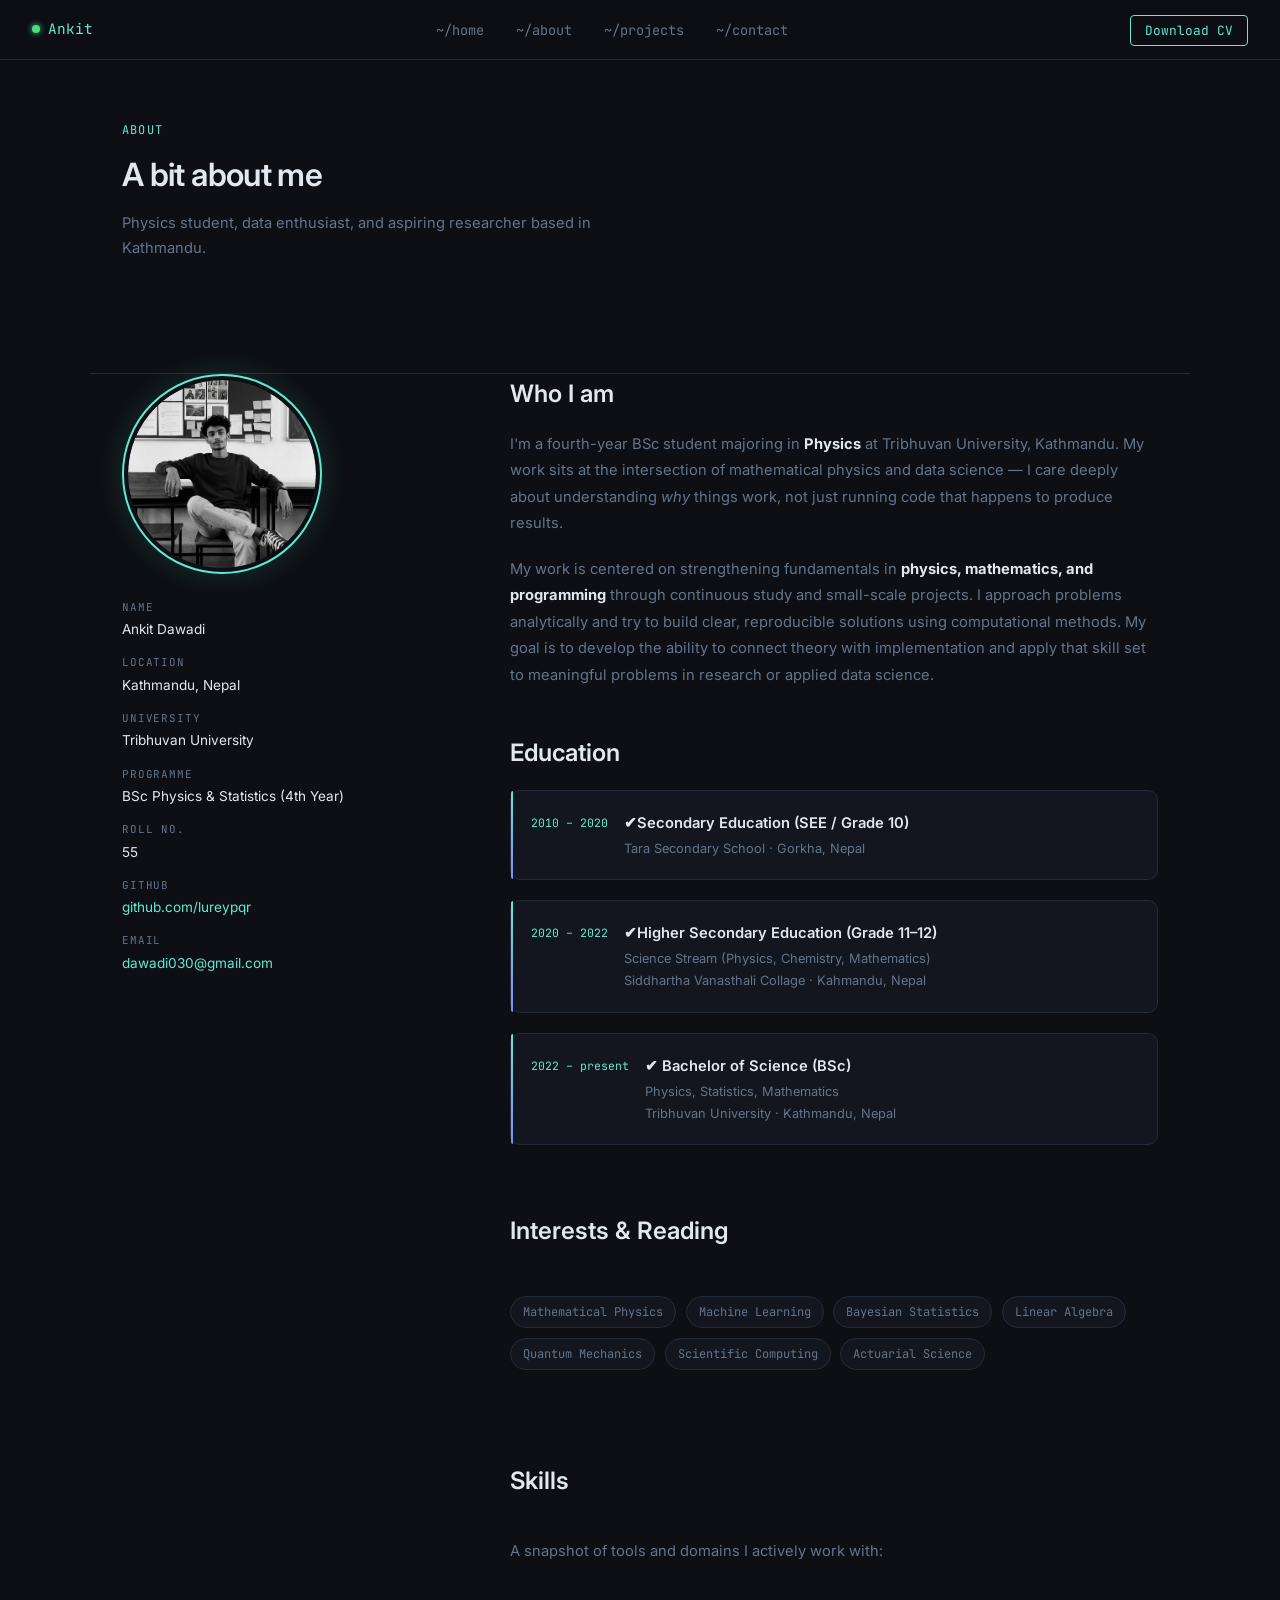
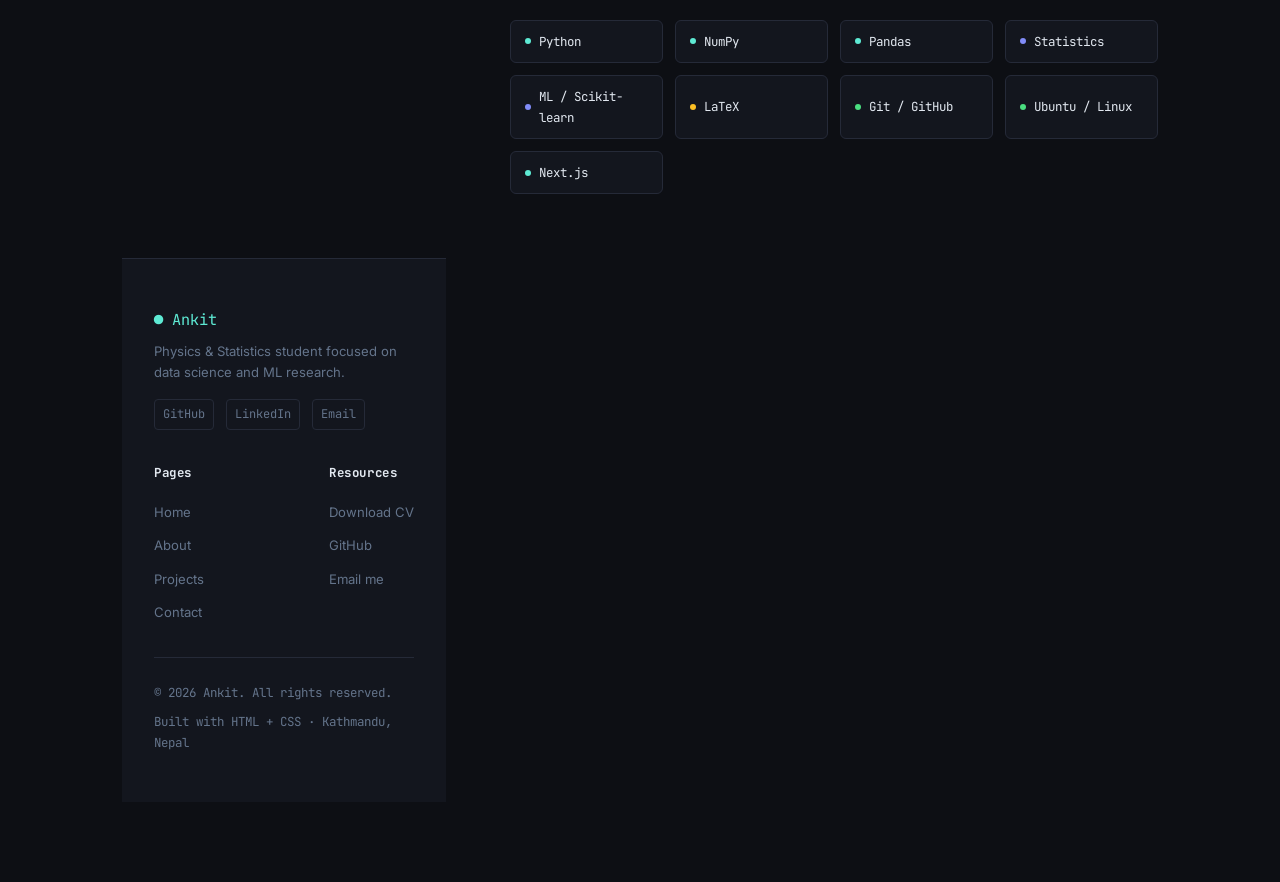
==== pages/about.html @ a298297a "first commit" ====
<!DOCTYPE html>
<html lang="en">
<head>
  <meta charset="UTF-8" />
  <meta name="viewport" content="width=device-width, initial-scale=1.0" />
  <title>About — Ankit</title>
  <link rel="preconnect" href="https://fonts.googleapis.com" />
  <link href="https://fonts.googleapis.com/css2?family=JetBrains+Mono:wght@400;500;700&family=Inter:wght@300;400;500;600&display=swap" rel="stylesheet" />
  <link rel="stylesheet" href="../css/variables.css" />
  <link rel="stylesheet" href="../css/nav.css" />
  <link rel="stylesheet" href="../css/skills.css" />
  <link rel="stylesheet" href="../css/footer.css" />
  <style>
    .page-hero {
      padding: 120px 2rem 4rem;
      max-width: 1100px;
      margin: 0 auto;
    }
    .about-grid {
      max-width: 1100px;
      margin: 0 auto;
      padding: 0 2rem 5rem;
      display: grid;
      grid-template-columns: 1fr 2fr;
      gap: 4rem;
      align-items: start;
    }
    .about-sidebar {}
    .about-photo-wrap {
      width: 200px;
      height: 200px;
      border-radius: 50%;
      border: 2px solid var(--accent);
      padding: 4px;
      box-shadow: 0 0 30px rgba(94,234,212,0.15);
      margin-bottom: 1.5rem;
    }
    .about-photo-inner {
      width: 100%; height: 100%;
      border-radius: 50%;
      background: var(--bg3);
      display: flex; align-items: center; justify-content: center;
      font-size: 4rem;
      overflow: hidden;
    }
    .about-photo-inner img {
      width: 100%; height: 100%;
      object-fit: cover; border-radius: 50%;
    }
    .sidebar-info { display: flex; flex-direction: column; gap: 0.75rem; }
    .info-row { display: flex; flex-direction: column; gap: 2px; }
    .info-label {
      font-family: var(--font-mono);
      font-size: 0.68rem;
      color: var(--muted);
      letter-spacing: 0.08em;
      text-transform: uppercase;
    }
    .info-value { font-size: 0.85rem; color: var(--text); }
    .info-value a { color: var(--accent); }
    .info-value a:hover { text-decoration: underline; }

    .about-content {}
    .about-content h2 {
      font-size: 1.5rem;
      font-weight: 600;
      margin-bottom: 1rem;
      color: var(--text);
    }
    .about-content p {
      color: var(--muted);
      font-size: 0.92rem;
      line-height: 1.8;
      margin-bottom: 1.2rem;
    }
    .about-content p strong { color: var(--text); }

    /* Education timeline */
    .timeline { display: flex; flex-direction: column; gap: 1.25rem; margin-top: 0.5rem; }
    .tl-item {
      display: flex; gap: 1rem;
      background: var(--bg2);
      border: 1px solid var(--border);
      border-radius: var(--radius-lg);
      padding: 1.25rem;
      position: relative;
    }
    .tl-item::before {
      content: '';
      position: absolute; left: 0; top: 0; bottom: 0;
      width: 2px;
      border-radius: 2px 0 0 2px;
      background: linear-gradient(180deg, var(--accent), var(--accent2));
    }
    .tl-year {
      font-family: var(--font-mono);
      font-size: 0.72rem;
      color: var(--accent);
      white-space: nowrap;
      padding-top: 2px;
      min-width: 60px;
    }
    .tl-body {}
    .tl-title { font-size: 0.92rem; font-weight: 600; margin-bottom: 2px; }
    .tl-sub   { font-size: 0.8rem; color: var(--muted); }

    /* Interests chips */
    .interest-chips { display: flex; flex-wrap: wrap; gap: 0.6rem; margin-top: 0.5rem; }
    .interest-chip {
      font-family: var(--font-mono);
      font-size: 0.75rem;
      padding: 5px 12px;
      border: 1px solid var(--border);
      border-radius: 20px;
      color: var(--muted);
      background: var(--bg2);
      transition: color 0.2s, border-color 0.2s;
    }
    .interest-chip:hover { color: var(--accent2); border-color: var(--accent2); }

    @media (max-width: 768px) {
      .about-grid { grid-template-columns: 1fr; gap: 2rem; }
      .about-photo-wrap { width: 140px; height: 140px; }
    }
  </style>
</head>
<body>

  <nav>
    <div class="nav-logo"><span class="dot"></span><a href="../index.html">Ankit</a></div>
    <ul class="nav-links">
      <li><a href="../index.html">~/home</a></li>
      <li><a href="about.html">~/about</a></li>
      <li><a href="projects.html">~/projects</a></li>
      <li><a href="contact.html">~/contact</a></li>
    </ul>
    <div class="nav-cv"><a href="../Ankit-Dawadi-Resume.pdf" download>Download CV</a></div>
    <button class="hamburger" id="hamburger" aria-label="Toggle menu" aria-expanded="false">
      <span></span><span></span><span></span>
    </button>
  </nav>

  <!-- Mobile drawer -->
  <div class="mobile-menu" id="mobile-menu" role="dialog" aria-label="Navigation menu">
    <a href="../index.html">~/home</a>
    <a href="about.html">~/about</a>
    <a href="projects.html">~/projects</a>
    <a href="contact.html">~/contact</a>
    <a href="../public/Ankit-CV.pdf" class="mobile-cv" download>Download CV</a>
  </div>

  <div class="page-hero">
    <div class="section-eyebrow">About</div>
    <h1 class="section-title">A bit about me</h1>
    <p class="section-desc">
      Physics student, data enthusiast, and aspiring researcher based in Kathmandu.
    </p>
  </div>

  <div class="divider"></div>

  <div class="about-grid">

    <!-- SIDEBAR -->
    <div class="about-sidebar">
      <div class="about-photo-wrap">
        <div class="about-photo-inner">
          <!-- Replace with: <img src="../public/photo.jpg" alt="Ankit" /> -->
          <img src="../photo.jpg" alt="Ankit" />
        </div>
      </div>

      <div class="sidebar-info">
        <div class="info-row">
          <span class="info-label">Name</span>
          <span class="info-value">Ankit Dawadi</span>
        </div>
        <div class="info-row">
          <span class="info-label">Location</span>
          <span class="info-value">Kathmandu, Nepal</span>
        </div>
        <div class="info-row">
          <span class="info-label">University</span>
          <span class="info-value">Tribhuvan University</span>
        </div>
        <div class="info-row">
          <span class="info-label">Programme</span>
          <span class="info-value">BSc Physics &amp; Statistics (4th Year)</span>
        </div>
        <div class="info-row">
          <span class="info-label">Roll No.</span>
          <span class="info-value">55</span>
        </div>
        
        <div class="info-row">
          <span class="info-label">GitHub</span>
          <span class="info-value"><a href="https://github.com/lureypqr" target="_blank">github.com/lureypqr</a></span>
        </div>
        <div class="info-row">
          <span class="info-label">Email</span>
          <span class="info-value"><a href="mailto:dawadi030@gmail.com">dawadi030@gmail.com</a></span>
        </div>
      </div>
    </div>

    <!-- MAIN CONTENT -->
    <div class="about-content">

      <h2>Who I am</h2>
      <p>
        I'm a fourth-year BSc student majoring in <strong>Physics</strong> at
        Tribhuvan University, Kathmandu. My work sits at the intersection of mathematical
        physics and data science — I care deeply about understanding <em>why</em> things work,
        not just running code that happens to produce results.
      </p>
      <p>
       My work is centered on strengthening fundamentals in <strong>physics, mathematics, and programming</strong> through continuous study and small-scale projects. I approach problems analytically and try to build clear, reproducible solutions using computational methods. My goal is to develop the ability to connect theory with implementation and apply that skill set to meaningful problems in research or applied data science.
      </p>
      

      <br />
      <h2>Education</h2>
      <div class="timeline">


        <div class="tl-item">
          <span class="tl-year">2010 – 2020</span>
          <div class="tl-body">
            <div class="tl-title">✔Secondary Education (SEE / Grade 10)</div>
            <div class="tl-sub">Tara Secondary School · Gorkha, Nepal</div>
          </div>
        </div>

        <div class="tl-item">
          <span class="tl-year">2020 – 2022</span>
          <div class="tl-body">
            <div class="tl-title">✔Higher Secondary Education (Grade 11–12)</div>
            <div class="tl-sub">Science Stream (Physics, Chemistry, Mathematics) <br> Siddhartha Vanasthali Collage · Kahmandu, Nepal</div>
          </div>
        </div>

        <div class="tl-item">
          <span class="tl-year">2022 – present</span>
          <div class="tl-body">
            <div class="tl-title">✔ Bachelor of Science (BSc)</div>
            <div class="tl-sub">Physics, Statistics, Mathematics<br>Tribhuvan University · Kathmandu, Nepal</div>
          </div>
      </div>
      
      <br />
      <h2>Interests &amp; Reading</h2>
      <div class="interest-chips">
        <span class="interest-chip">Mathematical Physics</span>
        <span class="interest-chip">Machine Learning</span>
        <span class="interest-chip">Bayesian Statistics</span>
        <span class="interest-chip">Linear Algebra</span>
        <span class="interest-chip">Quantum Mechanics</span>
        <span class="interest-chip">Scientific Computing</span>
        <span class="interest-chip">Actuarial Science</span>
      </div>

      <br /><br />
      <h2>Skills</h2>
      <p>A snapshot of tools and domains I actively work with:</p>
      <div class="skills-grid" style="margin-top:1rem;">
        <div class="skill-chip"><span class="dot c-teal"></span>Python</div>
        <div class="skill-chip"><span class="dot c-teal"></span>NumPy</div>
        <div class="skill-chip"><span class="dot c-teal"></span>Pandas</div>
        <div class="skill-chip"><span class="dot c-indigo"></span>Statistics</div>
        <div class="skill-chip"><span class="dot c-indigo"></span>ML / Scikit-learn</div>
        <div class="skill-chip"><span class="dot c-yellow"></span>LaTeX</div>
        <div class="skill-chip"><span class="dot c-green"></span>Git / GitHub</div>
        <div class="skill-chip"><span class="dot c-green"></span>Ubuntu / Linux</div>
        <div class="skill-chip"><span class="dot c-teal"></span>Next.js</div>
      </div>

    </div>
  </div>

  <footer>
    <div class="footer-inner">
      <div class="footer-brand">
        <div class="logo">● Ankit</div>
        <p>Physics &amp; Statistics student focused on data science and ML research.</p>
        <div class="footer-socials">
          <a href="https://github.com/lureypqr" target="_blank">GitHub</a>
          <a href="https://linkedin.com/in/ankitdawadi16" target="_blank">LinkedIn</a>
          <a href="mailto:dawadi030@gmail.com">Email</a>
        </div>
      </div>
      <div class="footer-col">
        <h4>Pages</h4>
        <ul>
          <li><a href="../index.html">Home</a></li>
          <li><a href="about.html">About</a></li>
          <li><a href="projects.html">Projects</a></li>
          <li><a href="contact.html">Contact</a></li>
        </ul>
      </div>
      <div class="footer-col">
        <h4>Resources</h4>
        <ul>
          <li><a href="..//Ankit-Dawadi-Resume.pdf" download>Download CV</a></li>
          <li><a href="https://github.com/lureypqr" target="_blank">GitHub</a></li>
          <li><a href="mailto:dawadi030@gmail.com">Email me</a></li>
        </ul>
      </div>
    </div>
    <div class="footer-bottom">
      <span>© 2026 Ankit. All rights reserved.</span>
      <span>Built with HTML + CSS · Kathmandu, Nepal</span>
    </div>
  </footer>

  <script src="../js/nav.js"></script>
  <script src="../js/animations.js"></script>
</body>
</html>
---- css/variables.css ----
/* ── RESET ── */
*, *::before, *::after {
  box-sizing: border-box;
  margin: 0;
  padding: 0;
}

html {
  scroll-behavior: smooth;
}

/* ── DESIGN TOKENS ── */
:root {
  --bg:        #0d0f14;
  --bg2:       #13161e;
  --bg3:       #1a1e28;
  --border:    #252a38;
  --accent:    #5eead4;
  --accent2:   #818cf8;
  --text:      #e2e8f0;
  --muted:     #64748b;
  --green:     #4ade80;
  --yellow:    #fbbf24;
  --red:       #f87171;

  --font-mono: 'JetBrains Mono', monospace;
  --font-body: 'Inter', sans-serif;

  --radius-sm: 4px;
  --radius-md: 6px;
  --radius-lg: 10px;
}

body {
  background: var(--bg);
  color: var(--text);
  font-family: var(--font-body);
  font-size: 15px;
  line-height: 1.7;
  min-height: 100vh;
}

a {
  color: inherit;
  text-decoration: none;
}

img {
  display: block;
  max-width: 100%;
}

/* ── SHARED UTILITIES ── */
.section-eyebrow {
  font-family: var(--font-mono);
  font-size: 0.75rem;
  color: var(--accent);
  letter-spacing: 0.1em;
  text-transform: uppercase;
  margin-bottom: 0.5rem;
}

.section-title {
  font-size: 2rem;
  font-weight: 600;
  margin-bottom: 0.5rem;
  letter-spacing: -0.02em;
}

.section-desc {
  color: var(--muted);
  font-size: 0.92rem;
  margin-bottom: 3rem;
  max-width: 540px;
}

.container {
  max-width: 1100px;
  margin: 0 auto;
  padding: 5rem 2rem;
}

.divider {
  max-width: 1100px;
  margin: 0 auto;
  height: 1px;
  background: var(--border);
}

.btn-primary {
  font-family: var(--font-mono);
  font-size: 0.82rem;
  background: var(--accent);
  color: var(--bg);
  padding: 10px 20px;
  border-radius: var(--radius-sm);
  font-weight: 500;
  display: inline-block;
  transition: opacity 0.2s, transform 0.2s;
}
.btn-primary:hover {
  opacity: 0.85;
  transform: translateY(-1px);
}

.btn-outline {
  font-family: var(--font-mono);
  font-size: 0.82rem;
  border: 1px solid var(--border);
  color: var(--text);
  padding: 10px 20px;
  border-radius: var(--radius-sm);
  display: inline-block;
  transition: border-color 0.2s, color 0.2s;
}
.btn-outline:hover {
  border-color: var(--accent);
  color: var(--accent);
}

/* ── ANIMATIONS ── */
@keyframes blink {
  0%, 100% { opacity: 1; }
  50%       { opacity: 0.3; }
}

@keyframes pulse {
  0%, 100% { transform: scale(1);   opacity: 1; }
  50%       { transform: scale(1.4); opacity: 0.7; }
}

@keyframes fadeUp {
  from { opacity: 0; transform: translateY(20px); }
  to   { opacity: 1; transform: translateY(0); }
}
---- css/nav.css ----
/* ── NAVBAR ── */
nav {
  position: fixed;
  top: 0; left: 0; right: 0;
  z-index: 100;
  display: flex;
  align-items: center;
  justify-content: space-between;
  padding: 0 2rem;
  height: 60px;
  background: rgba(13, 15, 20, 0.85);
  backdrop-filter: blur(12px);
  border-bottom: 1px solid var(--border);
}

.nav-logo {
  font-family: var(--font-mono);
  font-size: 0.9rem;
  color: var(--accent);
  display: flex;
  align-items: center;
  gap: 8px;
}

.nav-logo .dot {
  width: 8px;
  height: 8px;
  border-radius: 50%;
  background: var(--green);
  box-shadow: 0 0 6px var(--green);
  animation: blink 2s infinite;
}

.nav-links {
  display: flex;
  gap: 2rem;
  list-style: none;
}

.nav-links a {
  font-family: var(--font-mono);
  font-size: 0.85rem;
  color: var(--muted);
  transition: color 0.2s;
}
.nav-links a:hover { color: var(--accent); }

.nav-cv a {
  font-family: var(--font-mono);
  font-size: 0.8rem;
  border: 1px solid var(--accent);
  color: var(--accent);
  padding: 6px 14px;
  border-radius: var(--radius-sm);
  transition: background 0.2s, color 0.2s;
}
.nav-cv a:hover {
  background: var(--accent);
  color: var(--bg);
}

/* ── HAMBURGER BUTTON ── */
.hamburger {
  display: none;
  flex-direction: column;
  justify-content: center;
  gap: 5px;
  width: 36px;
  height: 36px;
  cursor: pointer;
  background: none;
  border: 1px solid var(--border);
  border-radius: var(--radius-sm);
  padding: 6px;
  transition: border-color 0.2s;
  z-index: 200;
}
.hamburger:hover { border-color: var(--accent); }
.hamburger span {
  display: block;
  width: 100%;
  height: 1.5px;
  background: var(--text);
  border-radius: 2px;
  transition: transform 0.3s ease, opacity 0.3s ease, background 0.2s;
  transform-origin: center;
}
.hamburger:hover span { background: var(--accent); }

/* X state when open */
.hamburger.open span:nth-child(1) { transform: translateY(6.5px) rotate(45deg); }
.hamburger.open span:nth-child(2) { opacity: 0; transform: scaleX(0); }
.hamburger.open span:nth-child(3) { transform: translateY(-6.5px) rotate(-45deg); }

/* ── MOBILE DRAWER ── */
.mobile-menu {
  display: none;
  position: fixed;
  top: 60px;
  left: 0; right: 0;
  background: rgba(13, 15, 20, 0.97);
  backdrop-filter: blur(16px);
  border-bottom: 1px solid var(--border);
  padding: 1.5rem 1.5rem 2rem;
  flex-direction: column;
  gap: 0.25rem;
  z-index: 99;
  transform: translateY(-8px);
  opacity: 0;
  pointer-events: none;
  transition: transform 0.25s ease, opacity 0.25s ease;
}
.mobile-menu.open {
  transform: translateY(0);
  opacity: 1;
  pointer-events: all;
}
.mobile-menu a {
  font-family: var(--font-mono);
  font-size: 0.9rem;
  color: var(--muted);
  padding: 0.75rem 0.5rem;
  border-bottom: 1px solid var(--border);
  display: block;
  transition: color 0.2s, padding-left 0.2s;
}
.mobile-menu a:last-child { border-bottom: none; }
.mobile-menu a:hover {
  color: var(--accent);
  padding-left: 1rem;
}
.mobile-menu .mobile-cv {
  margin-top: 1rem;
  display: inline-block;
  font-family: var(--font-mono);
  font-size: 0.82rem;
  color: var(--accent);
  border: 1px solid var(--accent);
  padding: 10px 20px;
  border-radius: var(--radius-sm);
  text-align: center;
  transition: background 0.2s, color 0.2s;
}
.mobile-menu .mobile-cv:hover {
  background: var(--accent);
  color: var(--bg);
}

/* ── RESPONSIVE ── */
@media (max-width: 768px) {
  nav { padding: 0 1rem; }
  .nav-links, .nav-cv { display: none; }
  .hamburger { display: flex; }
  .mobile-menu { display: flex; }
}
---- css/skills.css ----
/* ── SKILLS SECTION ── */
.skills-grid {
  display: grid;
  grid-template-columns: repeat(auto-fill, minmax(140px, 1fr));
  gap: 0.75rem;
}

.skill-chip {
  background: var(--bg2);
  border: 1px solid var(--border);
  border-radius: var(--radius-md);
  padding: 10px 14px;
  font-family: var(--font-mono);
  font-size: 0.78rem;
  color: var(--text);
  display: flex;
  align-items: center;
  gap: 8px;
  cursor: default;
  transition: border-color 0.2s, color 0.2s, transform 0.2s;
}
.skill-chip:hover {
  border-color: var(--accent);
  color: var(--accent);
  transform: translateY(-2px);
}

/* colored indicator dots */
.skill-chip .dot {
  width: 6px;
  height: 6px;
  border-radius: 50%;
  flex-shrink: 0;
}
.c-teal   { background: var(--accent); }
.c-indigo { background: var(--accent2); }
.c-yellow { background: var(--yellow); }
.c-green  { background: var(--green); }
.c-red    { background: var(--red); }

@media (max-width: 768px) {
  .skills-grid {
    grid-template-columns: repeat(auto-fill, minmax(120px, 1fr));
  }
}
---- css/footer.css ----
/* ── CONTACT SECTION ── */
.contact-section {
  text-align: center;
  max-width: 600px;
  margin: 0 auto;
  padding: 4rem 2rem;
}
.contact-section .section-eyebrow,
.contact-section .section-title,
.contact-section .section-desc {
  text-align: center;
  max-width: 100%;
}
.contact-section .btn-primary {
  font-size: 0.9rem;
  padding: 12px 28px;
}

/* ── FOOTER ── */
footer {
  background: var(--bg2);
  border-top: 1px solid var(--border);
  padding: 3rem 2rem;
}

.footer-inner {
  max-width: 1100px;
  margin: 0 auto;
  display: flex;
  justify-content: space-between;
  flex-wrap: wrap;
  gap: 2rem;
}

.footer-brand .logo {
  font-family: var(--font-mono);
  font-size: 0.95rem;
  color: var(--accent);
  margin-bottom: 0.5rem;
}
.footer-brand p {
  font-size: 0.82rem;
  color: var(--muted);
  max-width: 260px;
  line-height: 1.6;
}

.footer-socials {
  display: flex;
  gap: 0.75rem;
  margin-top: 1rem;
  flex-wrap: wrap;
}
.footer-socials a {
  font-family: var(--font-mono);
  font-size: 0.75rem;
  color: var(--muted);
  padding: 4px 8px;
  border: 1px solid var(--border);
  border-radius: var(--radius-sm);
  transition: color 0.2s, border-color 0.2s;
}
.footer-socials a:hover {
  color: var(--accent);
  border-color: var(--accent);
}

.footer-col h4 {
  font-family: var(--font-mono);
  font-size: 0.78rem;
  color: var(--text);
  margin-bottom: 1rem;
  letter-spacing: 0.05em;
}
.footer-col ul {
  list-style: none;
  display: flex;
  flex-direction: column;
  gap: 0.5rem;
}
.footer-col ul a {
  font-size: 0.82rem;
  color: var(--muted);
  transition: color 0.2s;
}
.footer-col ul a:hover { color: var(--accent); }

.footer-bottom {
  max-width: 1100px;
  margin: 2rem auto 0;
  padding-top: 1.5rem;
  border-top: 1px solid var(--border);
  display: flex;
  justify-content: space-between;
  align-items: center;
  font-size: 0.78rem;
  color: var(--muted);
  flex-wrap: wrap;
  gap: 0.5rem;
}
.footer-bottom span { font-family: var(--font-mono); }

@media (max-width: 768px) {
  .footer-inner { flex-direction: column; }
  .footer-bottom { flex-direction: column; text-align: center; }
}
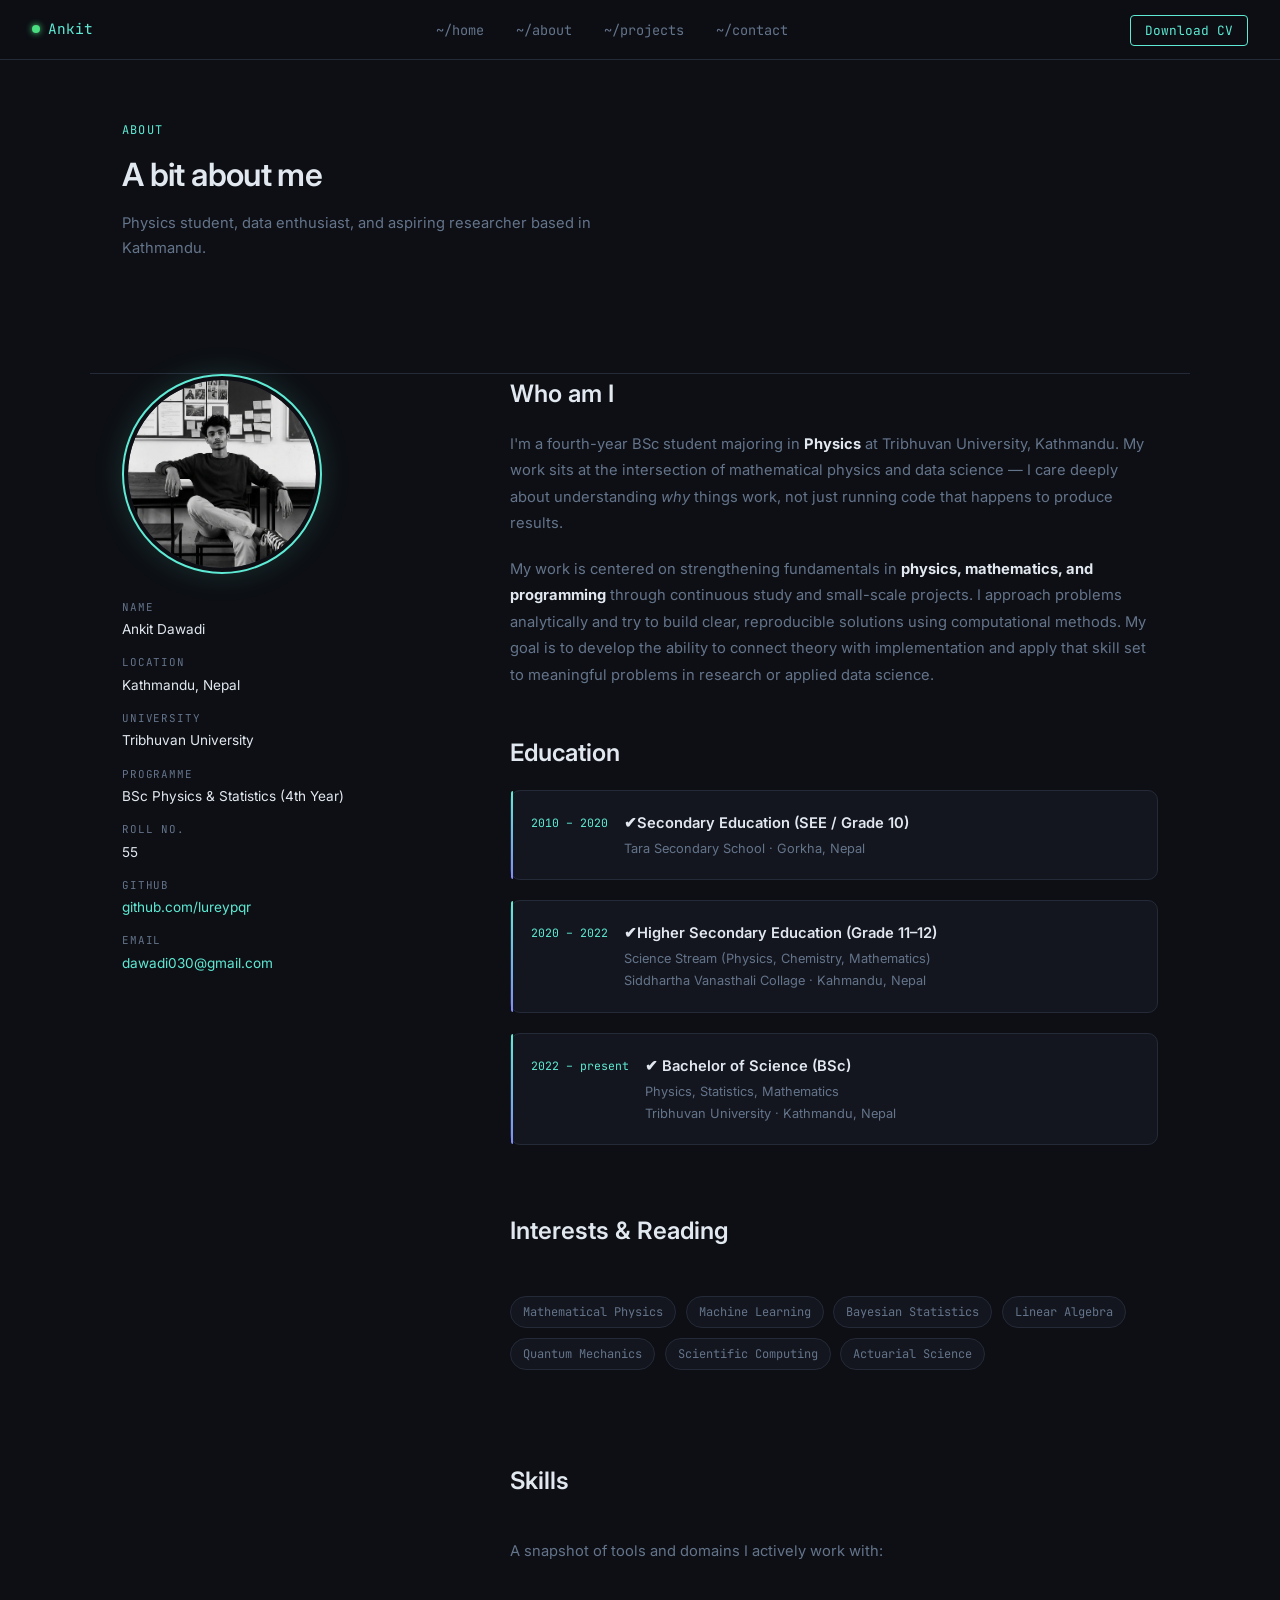
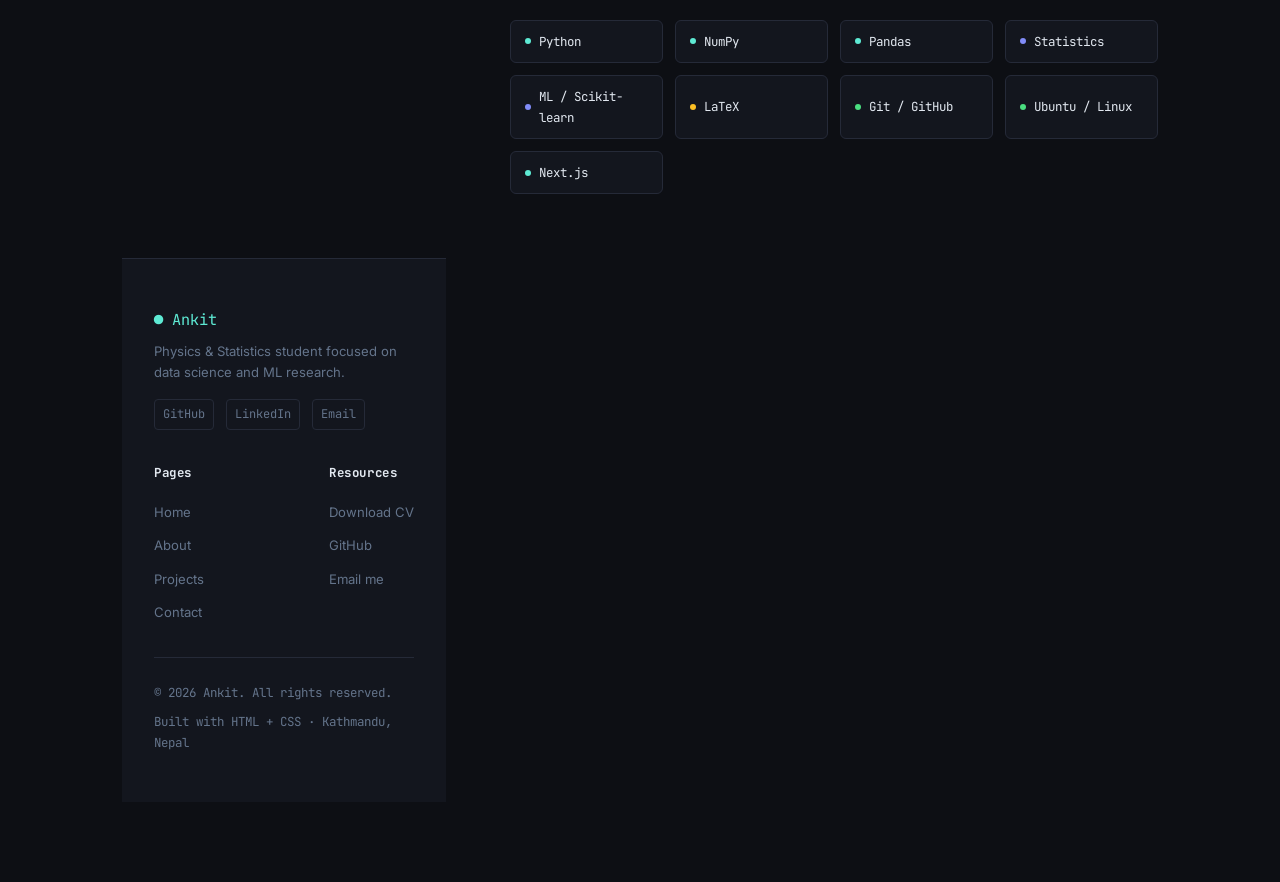
==== commit 0829f025: "about updated" ====
--- a/pages/about.html
+++ b/pages/about.html
@@ -146,7 +146,6 @@
     <a href="about.html">~/about</a>
     <a href="projects.html">~/projects</a>
     <a href="contact.html">~/contact</a>
-    <a href="../public/Ankit-CV.pdf" class="mobile-cv" download>Download CV</a>
   </div>
 
   <div class="page-hero">
@@ -206,7 +205,7 @@
     <!-- MAIN CONTENT -->
     <div class="about-content">
 
-      <h2>Who I am</h2>
+      <h2>Who am I </h2>
       <p>
         I'm a fourth-year BSc student majoring in <strong>Physics</strong> at
         Tribhuvan University, Kathmandu. My work sits at the intersection of mathematical
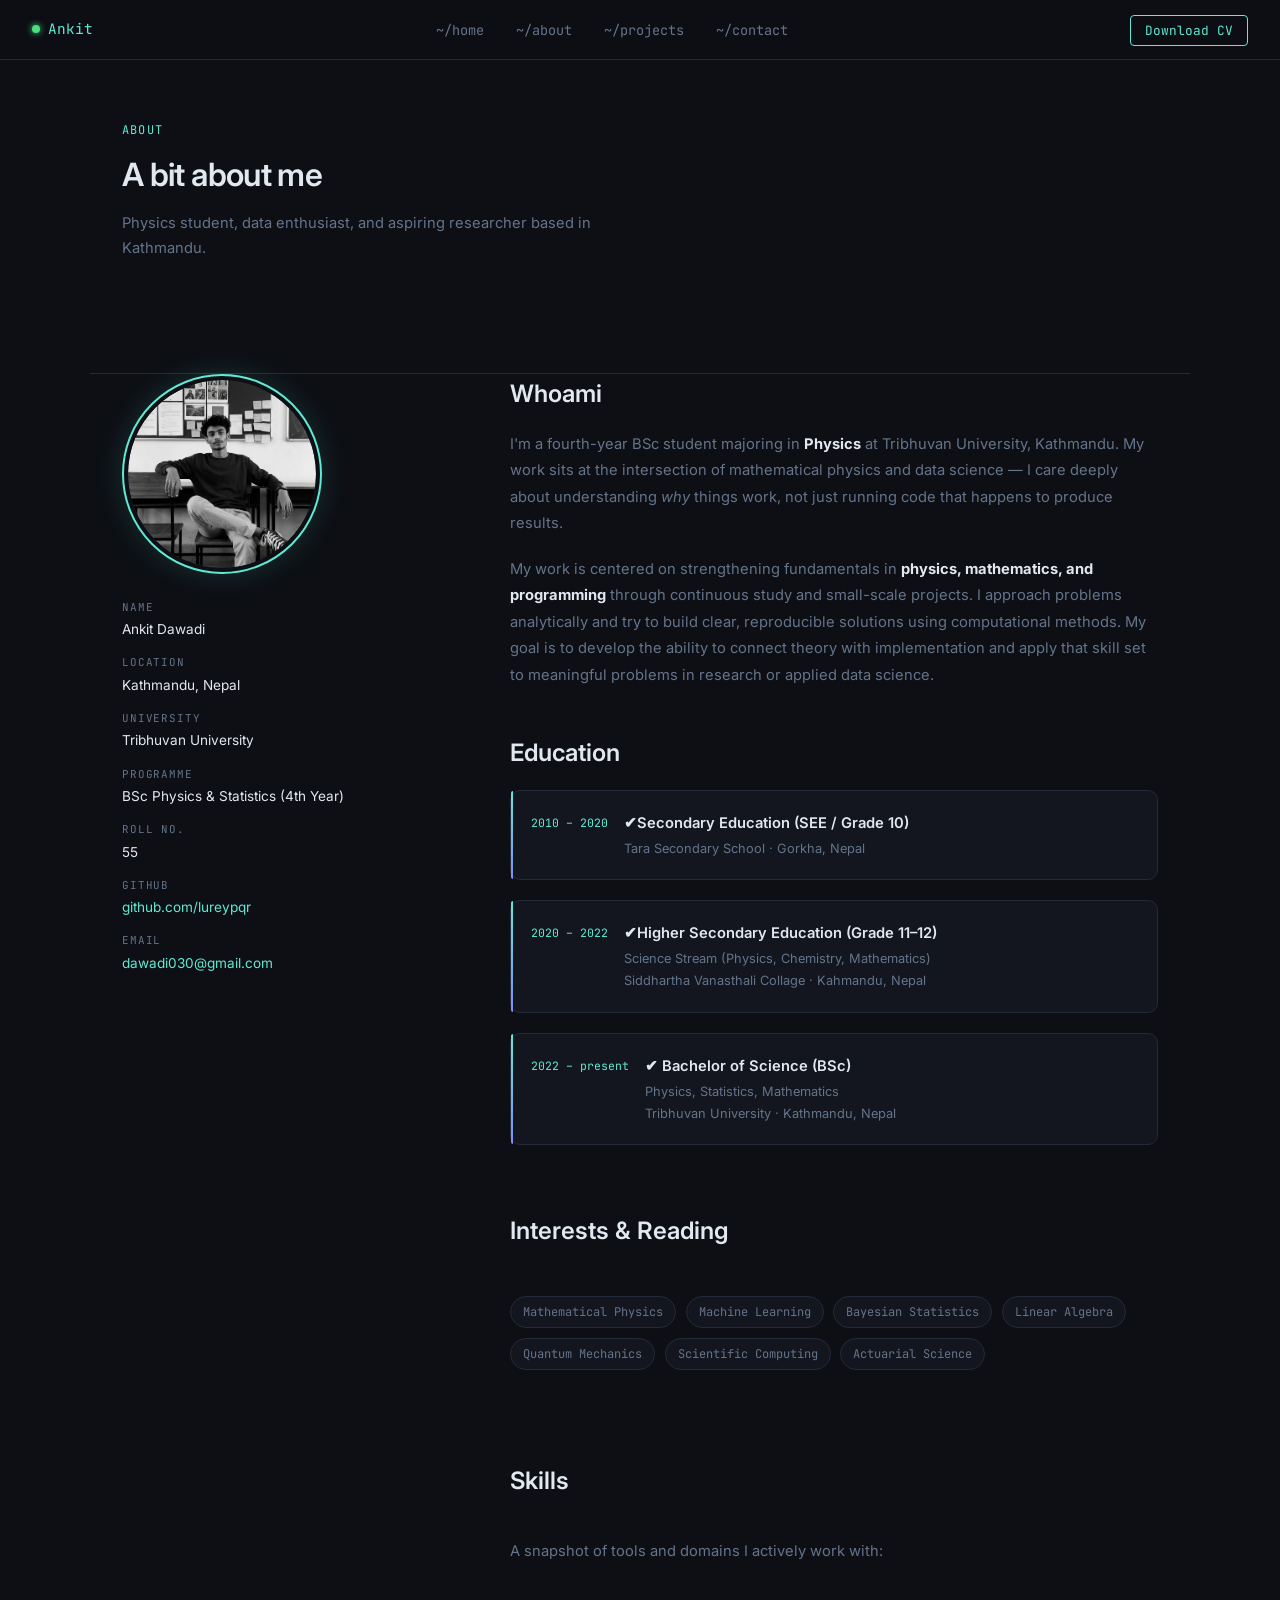
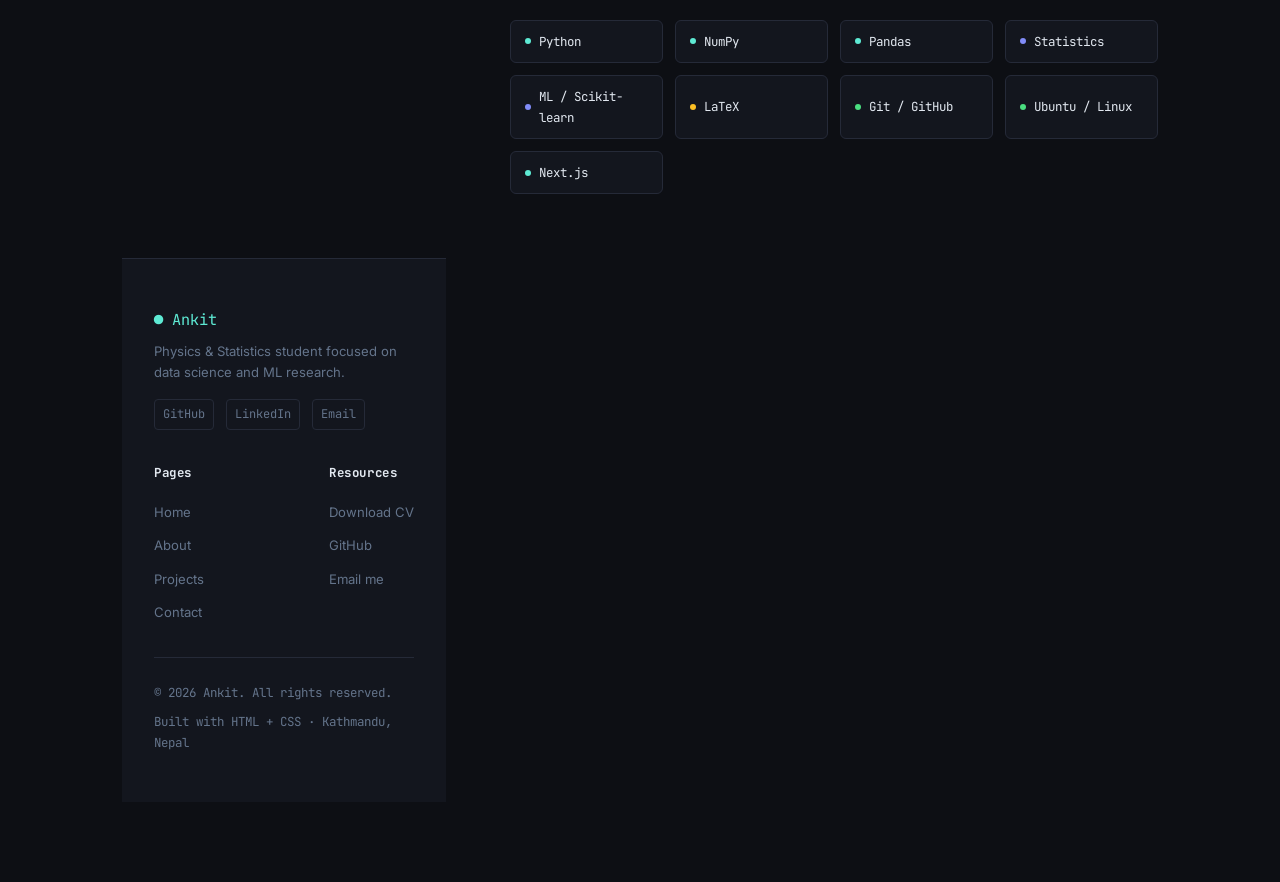
==== commit 5e240368: "spelling correction" ====
--- a/pages/about.html
+++ b/pages/about.html
@@ -205,7 +205,7 @@
     <!-- MAIN CONTENT -->
     <div class="about-content">
 
-      <h2>Who am I </h2>
+      <h2>Whoami </h2>
       <p>
         I'm a fourth-year BSc student majoring in <strong>Physics</strong> at
         Tribhuvan University, Kathmandu. My work sits at the intersection of mathematical
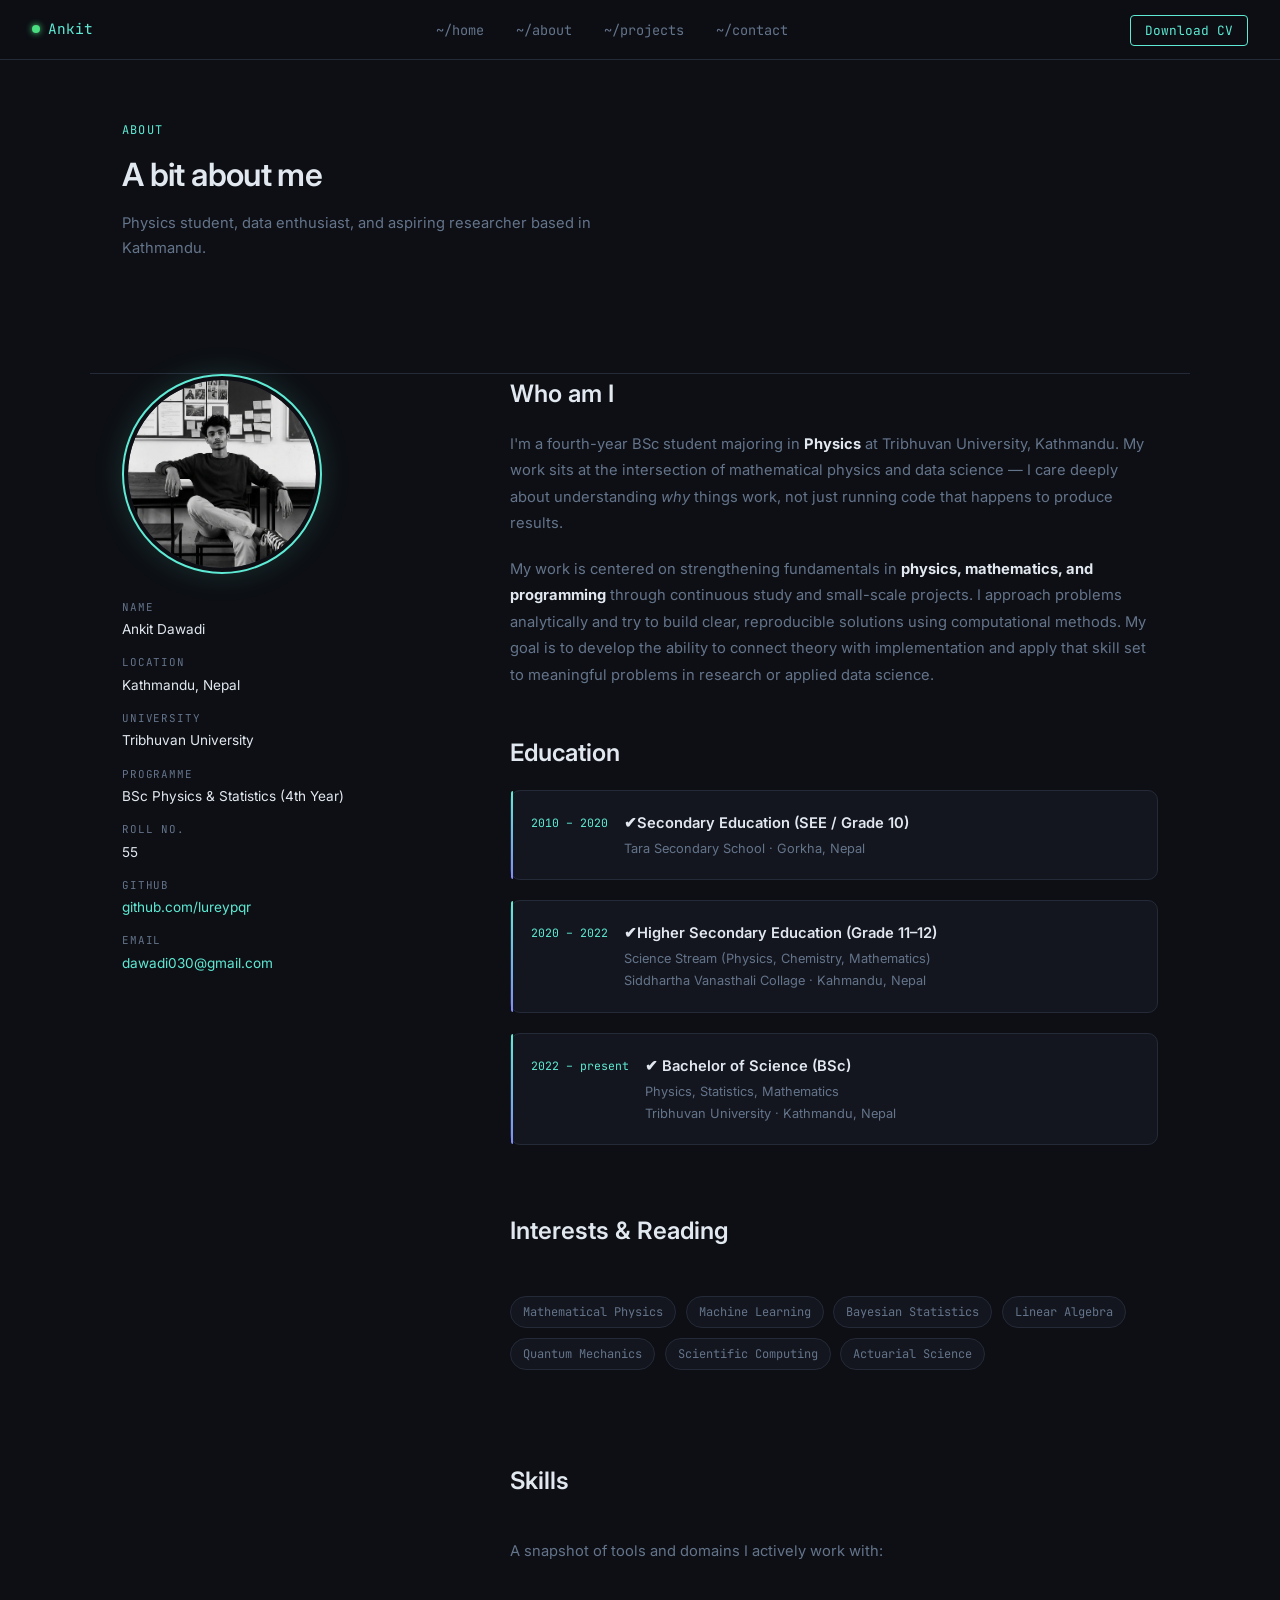
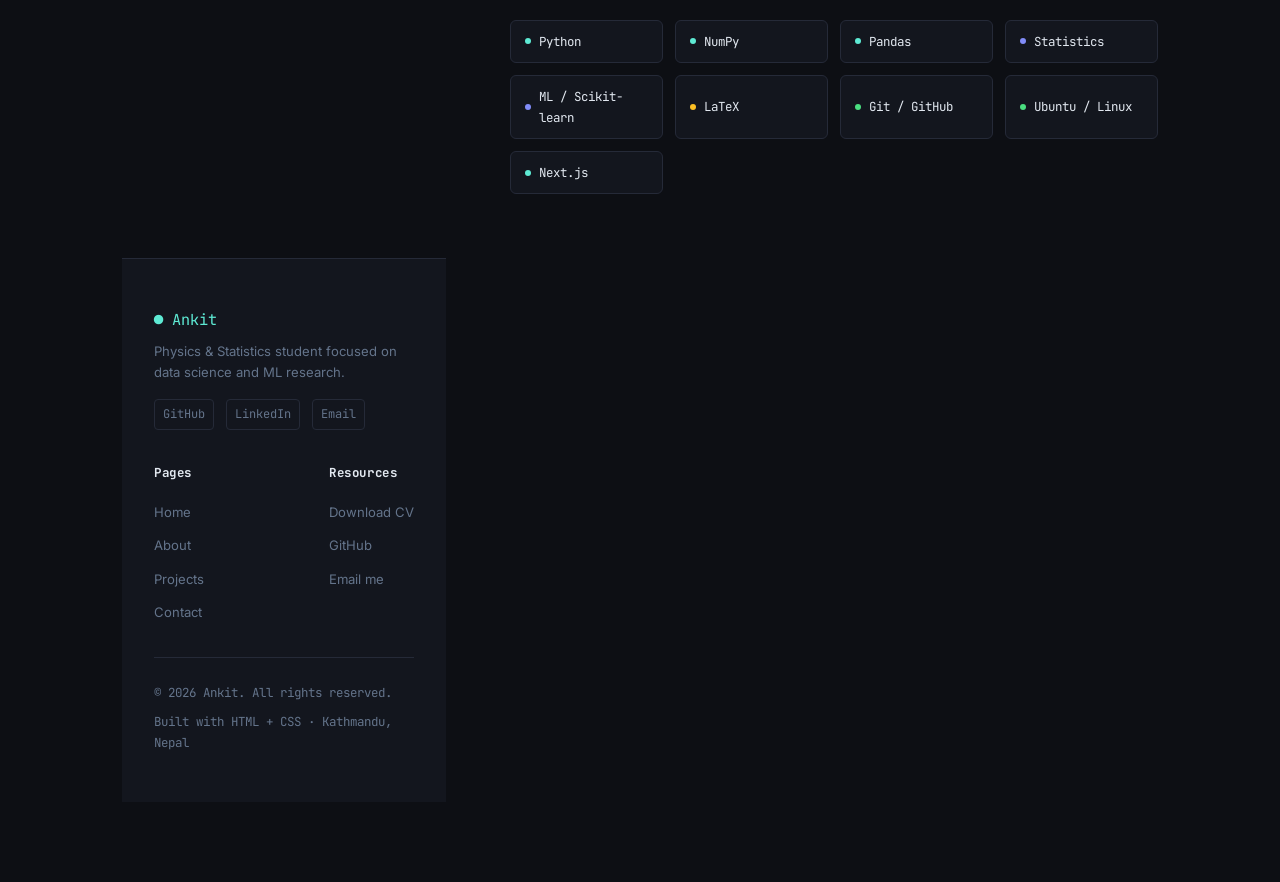
==== commit 7592b51d: "ami" ====
--- a/pages/about.html
+++ b/pages/about.html
@@ -205,7 +205,7 @@
     <!-- MAIN CONTENT -->
     <div class="about-content">
 
-      <h2>Whoami </h2>
+      <h2>Who am I </h2>
       <p>
         I'm a fourth-year BSc student majoring in <strong>Physics</strong> at
         Tribhuvan University, Kathmandu. My work sits at the intersection of mathematical
